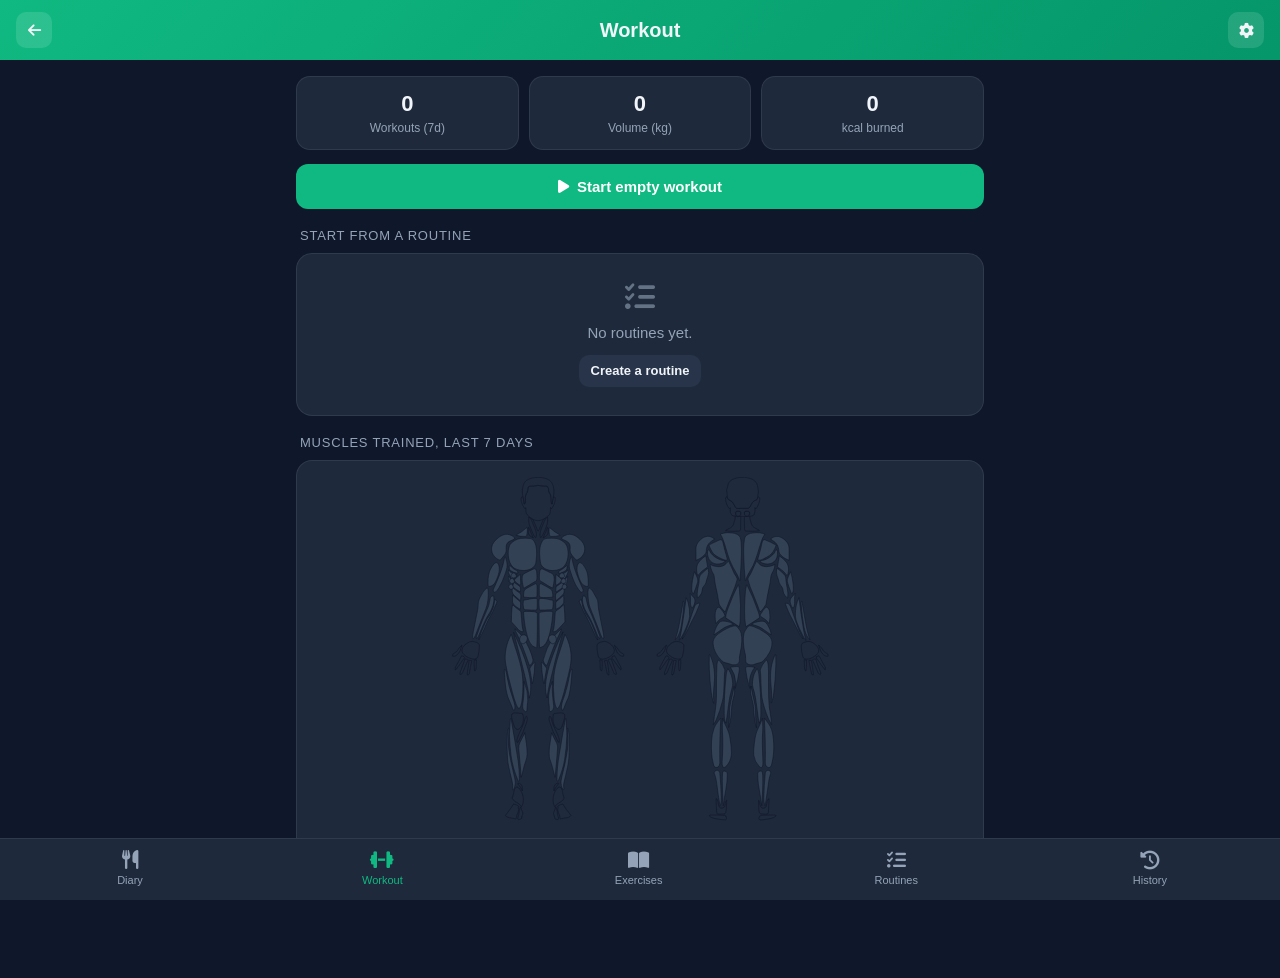
==== gym/index.html @ 23ebd64b "Add FitTrack Gym: workout tracker built on openGym's exercise library New app in gym/ with a 1,323-e" ====
<!DOCTYPE html>
<html lang="en">
<head>
    <meta charset="UTF-8">
    <meta name="viewport" content="width=device-width, initial-scale=1.0, viewport-fit=cover">
    <meta name="theme-color" content="#0f172a">
    <meta name="apple-mobile-web-app-capable" content="yes">
    <meta name="apple-mobile-web-app-status-bar-style" content="black-translucent">
    <title>FitTrack Gym</title>
    <link rel="stylesheet" href="https://cdnjs.cloudflare.com/ajax/libs/font-awesome/6.4.0/css/all.min.css">
    <link rel="stylesheet" href="styles.css">
</head>
<body>
    <header class="header">
        <a class="header-btn" href="../index.html" title="Back to FitTrack Pro"><i class="fas fa-arrow-left"></i></a>
        <h1 id="title">Workout</h1>
        <button class="header-btn" data-action="settings" title="Settings" aria-label="Settings"><i class="fas fa-gear"></i></button>
    </header>

    <main id="view" class="view"></main>

    <div id="restBar" class="rest-bar" hidden>
        <div class="rest-label">Rest</div>
        <div class="rest-time" id="restTime">1:30</div>
        <button data-action="rest-adjust" data-delta="-15">−15</button>
        <button data-action="rest-adjust" data-delta="15">+15</button>
        <button data-action="rest-skip" class="ghost">Skip</button>
    </div>

    <nav class="bottom-nav">
        <a href="../index.html" class="nav-item"><i class="fas fa-utensils"></i><span>Diary</span></a>
        <button class="nav-item" data-tab="workout"><i class="fas fa-dumbbell"></i><span>Workout</span></button>
        <button class="nav-item" data-tab="library"><i class="fas fa-book-open"></i><span>Exercises</span></button>
        <button class="nav-item" data-tab="routines"><i class="fas fa-list-check"></i><span>Routines</span></button>
        <button class="nav-item" data-tab="history"><i class="fas fa-clock-rotate-left"></i><span>History</span></button>
    </nav>

    <div id="sheet" class="sheet" hidden>
        <div class="sheet-panel" role="dialog" aria-modal="true">
            <div class="sheet-head">
                <h2 id="sheetTitle"></h2>
                <button class="header-btn" data-action="close-sheet" aria-label="Close"><i class="fas fa-xmark"></i></button>
            </div>
            <div id="sheetBody" class="sheet-body"></div>
        </div>
    </div>

    <div id="toast" class="toast" hidden></div>

    <script src="data/exercises.js"></script>
    <script src="data/body-paths.js"></script>
    <script src="app.js"></script>
</body>
</html>
---- gym/styles.css ----
* { margin: 0; padding: 0; box-sizing: border-box; -webkit-tap-highlight-color: transparent; }

:root {
    --primary: #10b981;
    --primary-dark: #059669;
    --secondary: #3b82f6;
    --accent: #f59e0b;
    --danger: #ef4444;
    --bg: #0f172a;
    --card: #1e293b;
    --card-2: #273449;
    --text: #f1f5f9;
    --text-muted: #94a3b8;
    --border: rgba(148, 163, 184, 0.14);
    --body-base: #334155;
    --body-inert: #1f2a3c;
}

html { background: var(--bg); }
body {
    font-family: -apple-system, BlinkMacSystemFont, 'Segoe UI', Roboto, sans-serif;
    background: var(--bg);
    color: var(--text);
    min-height: 100vh;
    padding-bottom: calc(76px + env(safe-area-inset-bottom));
    font-size: 15px;
    line-height: 1.4;
}
button, input, select { font: inherit; color: inherit; }
button { cursor: pointer; border: none; background: none; }

/* Header */
.header {
    position: sticky; top: 0; z-index: 20;
    display: flex; align-items: center; justify-content: space-between; gap: 12px;
    padding: calc(12px + env(safe-area-inset-top)) 16px 12px;
    background: linear-gradient(135deg, var(--primary) 0%, var(--primary-dark) 100%);
}
.header h1 { font-size: 20px; font-weight: 700; flex: 1; text-align: center; }
.header-btn {
    width: 36px; height: 36px; border-radius: 10px;
    display: inline-flex; align-items: center; justify-content: center;
    color: inherit; text-decoration: none; background: rgba(255,255,255,0.12);
}
.sheet .header-btn { background: var(--card-2); }

.view { max-width: 720px; margin: 0 auto; padding: 16px; }

/* Cards & common */
.card { background: var(--card); border: 1px solid var(--border); border-radius: 16px; padding: 16px; margin-bottom: 14px; }
.card h3 { font-size: 16px; margin-bottom: 10px; }
.section-title { font-size: 13px; text-transform: uppercase; letter-spacing: .06em; color: var(--text-muted); margin: 18px 4px 8px; }
.muted { color: var(--text-muted); }
.small { font-size: 13px; }
.row { display: flex; align-items: center; gap: 10px; }
.row.between { justify-content: space-between; }
.grow { flex: 1; min-width: 0; }
.empty { text-align: center; color: var(--text-muted); padding: 28px 12px; }
.empty i { font-size: 30px; margin-bottom: 10px; display: block; opacity: .6; }

.btn {
    display: inline-flex; align-items: center; justify-content: center; gap: 8px;
    padding: 12px 16px; border-radius: 12px; font-weight: 600;
    background: var(--card-2); color: var(--text);
}
.btn.primary { background: var(--primary); color: #fff; }
.btn.danger { background: transparent; color: var(--danger); border: 1px solid rgba(239,68,68,.4); }
.btn.block { width: 100%; }
.btn.sm { padding: 7px 12px; font-size: 13px; border-radius: 10px; }
.btn:disabled { opacity: .5; cursor: default; }
.btn-row { display: flex; gap: 10px; margin-top: 12px; }
.btn-row .btn { flex: 1; }

.stats { display: grid; grid-template-columns: repeat(3, 1fr); gap: 10px; margin-bottom: 14px; }
.stat { background: var(--card); border: 1px solid var(--border); border-radius: 14px; padding: 12px; text-align: center; }
.stat .v { font-size: 22px; font-weight: 700; }
.stat .l { font-size: 12px; color: var(--text-muted); }

.chip {
    display: inline-flex; align-items: center; gap: 6px;
    padding: 6px 12px; border-radius: 999px; font-size: 13px; white-space: nowrap;
    background: var(--card); border: 1px solid var(--border); color: var(--text-muted);
}
.chip.on { background: var(--primary); border-color: var(--primary); color: #fff; }
.chips { display: flex; gap: 8px; overflow-x: auto; padding-bottom: 4px; scrollbar-width: none; }
.chips::-webkit-scrollbar { display: none; }
.tag { display: inline-block; padding: 2px 8px; border-radius: 6px; font-size: 12px; background: var(--card-2); color: var(--text-muted); margin: 2px 4px 2px 0; text-transform: capitalize; }
.tag.target { background: rgba(16,185,129,.18); color: #6ee7b7; }

input[type=text], input[type=number], input[type=search], select {
    width: 100%; padding: 11px 12px; border-radius: 12px;
    background: var(--bg); border: 1px solid var(--border); outline: none;
}
input:focus, select:focus { border-color: var(--primary); }
.field { margin-bottom: 14px; }
.field label { display: block; font-size: 13px; color: var(--text-muted); margin-bottom: 6px; }

/* Body map */
.body-map { display: flex; justify-content: center; gap: 4px; }
.body-map svg { width: 50%; max-width: 200px; height: auto; }
.body-map.compact svg { max-width: 130px; }
.body-map path { fill: var(--body-base); stroke: var(--bg); stroke-width: 2; transition: fill .15s; }
.body-map path.inert { fill: var(--body-inert); }
.body-map.clickable path:not(.inert) { cursor: pointer; }
.body-map.clickable path:not(.inert):hover { fill: #475569; }
.body-map path.sel { fill: var(--secondary) !important; }
.legend { display: flex; flex-wrap: wrap; justify-content: center; gap: 6px 14px; font-size: 12px; color: var(--text-muted); margin-top: 8px; }
.legend span { white-space: nowrap; }
.legend span::before { content: ''; display: inline-block; width: 10px; height: 10px; border-radius: 3px; margin-right: 5px; vertical-align: -1px; background: var(--c); }

/* Exercise list */
.ex-list { list-style: none; }
.ex-item {
    display: flex; align-items: center; gap: 12px; padding: 12px;
    background: var(--card); border: 1px solid var(--border); border-radius: 14px; margin-bottom: 8px; cursor: pointer;
}
.ex-item:hover { border-color: rgba(16,185,129,.4); }
.ex-icon { width: 40px; height: 40px; border-radius: 12px; flex: none; display: flex; align-items: center; justify-content: center; background: var(--card-2); color: var(--primary); }
.ex-name { font-weight: 600; text-transform: capitalize; white-space: nowrap; overflow: hidden; text-overflow: ellipsis; }
.ex-meta { font-size: 13px; color: var(--text-muted); text-transform: capitalize; white-space: nowrap; overflow: hidden; text-overflow: ellipsis; }
.ex-add { width: 34px; height: 34px; border-radius: 10px; background: var(--primary); color: #fff; flex: none; }
.cap { text-transform: capitalize; }

.search-bar { position: relative; margin-bottom: 10px; }
.search-bar i { position: absolute; left: 13px; top: 50%; transform: translateY(-50%); color: var(--text-muted); }
.search-bar input { padding-left: 38px; }
.filters { display: grid; grid-template-columns: 1fr 1fr; gap: 8px; margin-bottom: 10px; }

/* Active workout */
.wk-head { display: flex; align-items: center; justify-content: space-between; margin-bottom: 14px; gap: 10px; }
.wk-head input { font-size: 18px; font-weight: 700; background: transparent; border-color: transparent; padding: 6px 0; }
.wk-head input:focus { border-color: transparent; border-bottom: 1px solid var(--primary); border-radius: 0; }
.timer { font-variant-numeric: tabular-nums; color: var(--primary); font-weight: 700; }
.wk-ex { padding: 14px 12px; }
.wk-ex-title { display: flex; align-items: center; gap: 8px; margin-bottom: 8px; }
.wk-ex-title .ex-name { color: var(--primary); cursor: pointer; flex: 1; }
.icon-btn { width: 32px; height: 32px; border-radius: 9px; color: var(--text-muted); display: inline-flex; align-items: center; justify-content: center; }
.icon-btn:hover { background: var(--card-2); color: var(--text); }
.sets { width: 100%; border-collapse: collapse; font-size: 14px; }
.sets th { font-size: 11px; text-transform: uppercase; color: var(--text-muted); font-weight: 600; padding: 4px 2px; text-align: center; }
.sets td { padding: 3px 2px; text-align: center; }
.sets td.prev { color: var(--text-muted); font-size: 13px; white-space: nowrap; }
.sets input { text-align: center; padding: 8px 4px; border-radius: 9px; }
.sets tr.done td { background: rgba(16,185,129,.12); }
.sets tr.done td:first-child { border-radius: 9px 0 0 9px; }
.sets tr.done td:last-child { border-radius: 0 9px 9px 0; }
.check { width: 34px; height: 34px; border-radius: 9px; background: var(--card-2); color: var(--text-muted); }
.sets tr.done .check { background: var(--primary); color: #fff; }
.set-no { color: var(--text-muted); font-weight: 600; width: 28px; }

/* Routines / history */
.list-card { cursor: pointer; }
.list-card:hover { border-color: rgba(16,185,129,.4); }
.list-card .title { font-weight: 700; }
.routine-ex { display: grid; grid-template-columns: 1fr 64px 64px 32px; gap: 8px; align-items: center; padding: 8px 0; border-bottom: 1px solid var(--border); }
.routine-ex:last-child { border-bottom: none; }
.routine-ex input { padding: 8px; text-align: center; }

.instructions { padding-left: 20px; }
.instructions li { margin-bottom: 8px; }

/* Rest bar */
.rest-bar {
    position: fixed; left: 50%; transform: translateX(-50%);
    bottom: calc(72px + env(safe-area-inset-bottom)); z-index: 25;
    display: flex; align-items: center; gap: 8px;
    width: min(688px, calc(100% - 32px)); padding: 10px 12px; border-radius: 14px;
    background: var(--secondary); color: #fff; box-shadow: 0 8px 24px rgba(0,0,0,.35);
}
.rest-bar[hidden] { display: none; }
body.resting .view { padding-bottom: 84px; }
.rest-label { font-size: 13px; opacity: .85; }
.rest-time { font-size: 20px; font-weight: 700; font-variant-numeric: tabular-nums; flex: 1; }
.rest-bar button { padding: 6px 10px; border-radius: 9px; background: rgba(255,255,255,.18); font-weight: 600; }

/* Bottom nav */
.bottom-nav {
    position: fixed; bottom: 0; left: 0; right: 0; z-index: 20;
    display: flex; justify-content: space-around;
    padding: 8px 4px calc(8px + env(safe-area-inset-bottom));
    background: var(--card); border-top: 1px solid var(--border);
}
.nav-item { display: flex; flex-direction: column; align-items: center; gap: 3px; color: var(--text-muted); text-decoration: none; font-size: 11px; padding: 4px 8px; min-width: 56px; }
.nav-item i { font-size: 19px; }
.nav-item.active { color: var(--primary); }

/* Sheet */
.sheet { position: fixed; inset: 0; z-index: 40; background: rgba(2,6,23,.7); display: flex; align-items: flex-end; justify-content: center; }
.sheet[hidden] { display: none; }
.sheet-panel {
    width: 100%; max-width: 720px; max-height: 92vh; display: flex; flex-direction: column;
    background: var(--bg); border-radius: 20px 20px 0 0; border: 1px solid var(--border);
}
.sheet-head { display: flex; align-items: center; justify-content: space-between; gap: 12px; padding: 16px; border-bottom: 1px solid var(--border); }
.sheet-head h2 { font-size: 18px; text-transform: capitalize; }
.sheet-body { overflow-y: auto; padding: 16px; padding-bottom: calc(24px + env(safe-area-inset-bottom)); }
@media (min-width: 760px) {
    .sheet { align-items: center; }
    .sheet-panel { border-radius: 20px; }
}

.toast {
    position: fixed; left: 50%; top: calc(70px + env(safe-area-inset-top)); transform: translateX(-50%); z-index: 60;
    background: var(--card-2); border: 1px solid var(--border); padding: 10px 16px; border-radius: 12px;
    box-shadow: 0 8px 24px rgba(0,0,0,.35); font-size: 14px; max-width: calc(100% - 32px);
}
.toast[hidden] { display: none; }

.seg { display: flex; background: var(--card); border-radius: 12px; padding: 4px; border: 1px solid var(--border); }
.seg button { flex: 1; padding: 8px; border-radius: 9px; color: var(--text-muted); font-weight: 600; }
.seg button.on { background: var(--primary); color: #fff; }

.hist-ex { padding: 8px 0; border-bottom: 1px solid var(--border); }
.hist-ex:last-child { border-bottom: none; }
.pick-banner { position: sticky; top: 64px; z-index: 5; display: flex; align-items: center; justify-content: space-between; gap: 10px; background: var(--secondary); color: #fff; padding: 10px 14px; border-radius: 12px; margin-bottom: 10px; }
.pick-banner .btn { background: rgba(255,255,255,.2); color: #fff; }
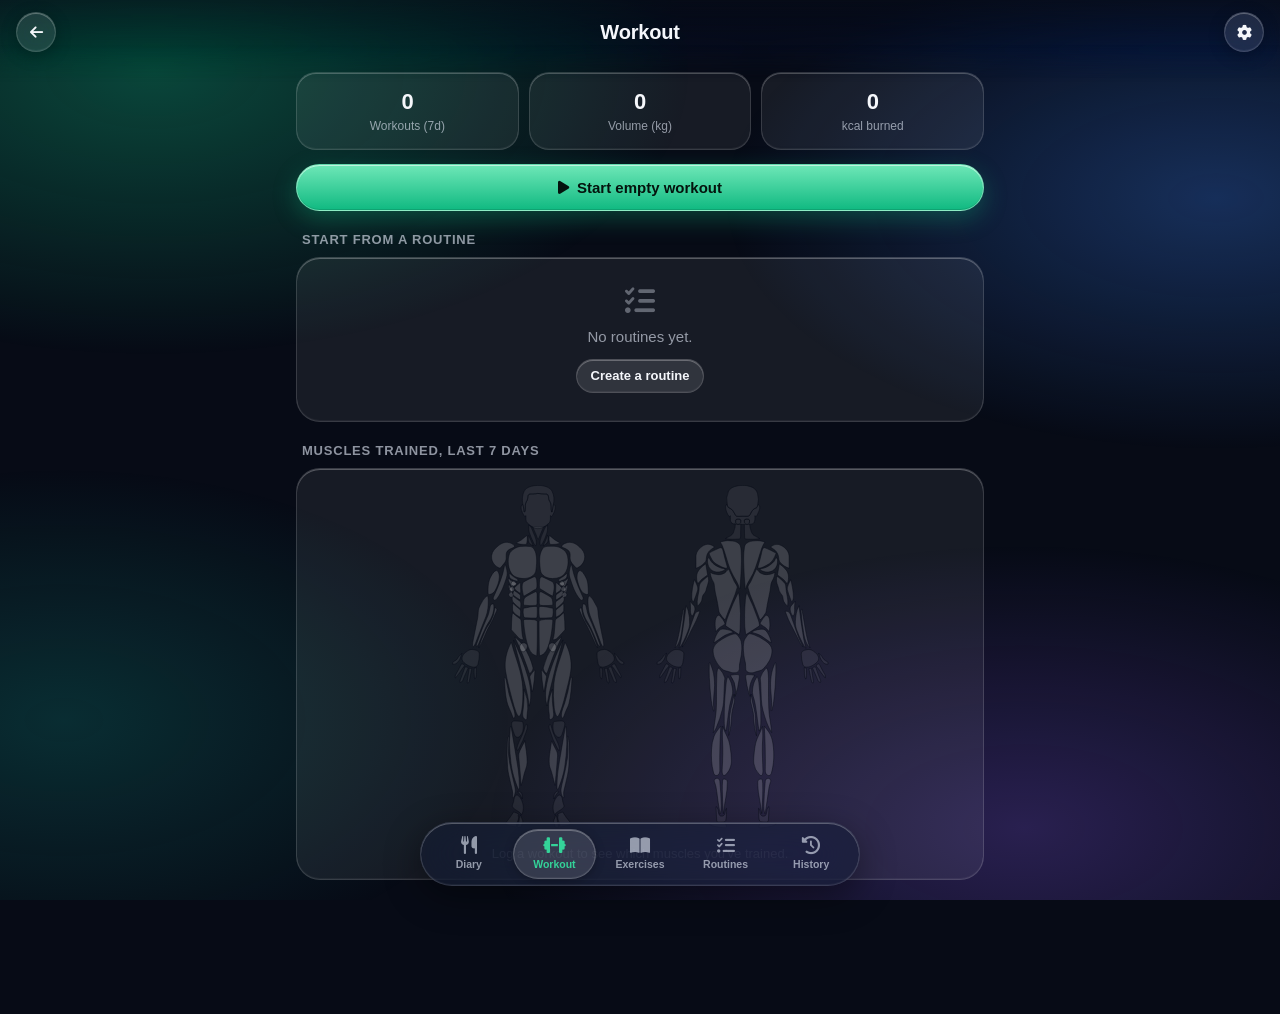
==== commit 3f3aa8fa: "FitTrack Gym: liquid glass restyle Translucent glass cards and controls over a coloured ambient back" ====
--- a/gym/index.html
+++ b/gym/index.html
@@ -3,7 +3,7 @@
 <head>
     <meta charset="UTF-8">
     <meta name="viewport" content="width=device-width, initial-scale=1.0, viewport-fit=cover">
-    <meta name="theme-color" content="#0f172a">
+    <meta name="theme-color" content="#070b16">
     <meta name="apple-mobile-web-app-capable" content="yes">
     <meta name="apple-mobile-web-app-status-bar-style" content="black-translucent">
     <title>FitTrack Gym</title>
@@ -45,6 +45,13 @@
         </div>
     </div>
 
+    <div id="dialog" class="sheet dialog" hidden>
+        <div class="dialog-panel" role="alertdialog" aria-modal="true" aria-labelledby="dialogMsg">
+            <p id="dialogMsg"></p>
+            <div class="btn-row"><button class="btn" id="dialogNo">Cancel</button><button class="btn primary" id="dialogYes">OK</button></div>
+        </div>
+    </div>
+
     <div id="toast" class="toast" hidden></div>
 
     <script src="data/exercises.js"></script>
--- a/gym/styles.css
+++ b/gym/styles.css
@@ -1,55 +1,91 @@
+/* FitTrack Gym — "liquid glass" look: translucent layers with blurred, saturated
+   backdrops and bright edge highlights, floating over a soft coloured ambient field. */
 * { margin: 0; padding: 0; box-sizing: border-box; -webkit-tap-highlight-color: transparent; }
 
 :root {
-    --primary: #10b981;
+    color-scheme: dark;
+    --primary: #34d399;
     --primary-dark: #059669;
-    --secondary: #3b82f6;
-    --accent: #f59e0b;
-    --danger: #ef4444;
-    --bg: #0f172a;
-    --card: #1e293b;
-    --card-2: #273449;
-    --text: #f1f5f9;
-    --text-muted: #94a3b8;
-    --border: rgba(148, 163, 184, 0.14);
-    --body-base: #334155;
-    --body-inert: #1f2a3c;
+    --secondary: #60a5fa;
+    --accent: #fbbf24;
+    --danger: #f87171;
+    --bg: #070b16;
+    --text: #f5f7fb;
+    --text-muted: rgba(226, 232, 245, 0.62);
+
+    /* Glass materials */
+    --card: rgba(255, 255, 255, 0.065);          /* thin glass: cards, tiles */
+    --card-2: rgba(255, 255, 255, 0.11);         /* raised glass: controls on cards */
+    --border: rgba(255, 255, 255, 0.14);
+    --glass-thick: rgba(22, 30, 50, 0.62);       /* bars, sheets: blurred */
+    --glass-blur: blur(28px) saturate(180%);
+    --edge: inset 0 1px 0 rgba(255, 255, 255, 0.28), inset 0 -1px 0 rgba(255, 255, 255, 0.05);
+    --float: 0 10px 36px rgba(0, 0, 0, 0.42);
+    --field: rgba(0, 0, 0, 0.28);
+
+    --body-base: rgba(255, 255, 255, 0.16);
+    --body-inert: rgba(255, 255, 255, 0.07);
+    --body-stroke: rgba(7, 11, 22, 0.85);
+    --r-card: 24px;
+    --ease: cubic-bezier(.2, .8, .2, 1);
 }
 
 html { background: var(--bg); }
 body {
-    font-family: -apple-system, BlinkMacSystemFont, 'Segoe UI', Roboto, sans-serif;
+    font-family: -apple-system, BlinkMacSystemFont, 'SF Pro Text', 'Segoe UI', Roboto, sans-serif;
     background: var(--bg);
     color: var(--text);
     min-height: 100vh;
-    padding-bottom: calc(76px + env(safe-area-inset-bottom));
+    padding-bottom: calc(104px + env(safe-area-inset-bottom));
     font-size: 15px;
     line-height: 1.4;
+    -webkit-font-smoothing: antialiased;
+    isolation: isolate; /* keeps the ambient layer above the page background */
+}
+/* Ambient colour field: gives the glass something to tint and blur. */
+body::after {
+    content: ''; position: fixed; inset: 0; z-index: -1; pointer-events: none;
+    background:
+        radial-gradient(60% 45% at 12% 8%, rgba(16, 185, 129, 0.34), transparent 70%),
+        radial-gradient(55% 40% at 95% 22%, rgba(59, 130, 246, 0.30), transparent 70%),
+        radial-gradient(60% 45% at 80% 92%, rgba(139, 92, 246, 0.26), transparent 70%),
+        radial-gradient(50% 40% at 5% 80%, rgba(20, 184, 166, 0.20), transparent 70%);
 }
 button, input, select { font: inherit; color: inherit; }
 button { cursor: pointer; border: none; background: none; }
-
-/* Header */
+button, .btn, .nav-item, .ex-item, .list-card { transition: transform .25s var(--ease), background-color .2s, border-color .2s, color .2s; }
+button:active, .btn:active, .ex-item:active, .list-card:active { transform: scale(.97); }
+
+/* Header: no bar, just floating glass buttons over a soft blur that fades out. */
 .header {
     position: sticky; top: 0; z-index: 20;
     display: flex; align-items: center; justify-content: space-between; gap: 12px;
     padding: calc(12px + env(safe-area-inset-top)) 16px 12px;
-    background: linear-gradient(135deg, var(--primary) 0%, var(--primary-dark) 100%);
-}
-.header h1 { font-size: 20px; font-weight: 700; flex: 1; text-align: center; }
+}
+.header::before {
+    content: ''; position: absolute; inset: 0 0 -18px; z-index: -1; pointer-events: none;
+    -webkit-backdrop-filter: blur(18px) saturate(160%); backdrop-filter: blur(18px) saturate(160%);
+    background: linear-gradient(rgba(7, 11, 22, 0.55), rgba(7, 11, 22, 0));
+    -webkit-mask-image: linear-gradient(#000 55%, transparent); mask-image: linear-gradient(#000 55%, transparent);
+}
+.header h1 { font-size: 20px; font-weight: 700; letter-spacing: -.01em; flex: 1; text-align: center; }
 .header-btn {
-    width: 36px; height: 36px; border-radius: 10px;
+    width: 40px; height: 40px; border-radius: 50%; flex: none;
     display: inline-flex; align-items: center; justify-content: center;
-    color: inherit; text-decoration: none; background: rgba(255,255,255,0.12);
-}
-.sheet .header-btn { background: var(--card-2); }
-
-.view { max-width: 720px; margin: 0 auto; padding: 16px; }
+    color: inherit; text-decoration: none;
+    background: var(--card-2); border: 1px solid var(--border); box-shadow: var(--edge), 0 4px 16px rgba(0, 0, 0, .25);
+    -webkit-backdrop-filter: var(--glass-blur); backdrop-filter: var(--glass-blur);
+}
+
+.view { max-width: 720px; margin: 0 auto; padding: 8px 16px 16px; }
 
 /* Cards & common */
-.card { background: var(--card); border: 1px solid var(--border); border-radius: 16px; padding: 16px; margin-bottom: 14px; }
+.card {
+    background: var(--card); border: 1px solid var(--border); border-radius: var(--r-card);
+    padding: 16px; margin-bottom: 14px; box-shadow: var(--edge);
+}
 .card h3 { font-size: 16px; margin-bottom: 10px; }
-.section-title { font-size: 13px; text-transform: uppercase; letter-spacing: .06em; color: var(--text-muted); margin: 18px 4px 8px; }
+.section-title { font-size: 13px; text-transform: uppercase; letter-spacing: .06em; color: var(--text-muted); margin: 20px 6px 8px; font-weight: 600; }
 .muted { color: var(--text-muted); }
 .small { font-size: 13px; }
 .row { display: flex; align-items: center; gap: 10px; }
@@ -60,20 +96,26 @@
 
 .btn {
     display: inline-flex; align-items: center; justify-content: center; gap: 8px;
-    padding: 12px 16px; border-radius: 12px; font-weight: 600;
+    padding: 12px 18px; border-radius: 999px; font-weight: 600;
     background: var(--card-2); color: var(--text);
-}
-.btn.primary { background: var(--primary); color: #fff; }
-.btn.danger { background: transparent; color: var(--danger); border: 1px solid rgba(239,68,68,.4); }
+    border: 1px solid var(--border); box-shadow: var(--edge);
+}
+.btn.primary {
+    color: #04130d; border-color: rgba(167, 243, 208, 0.55);
+    background: linear-gradient(180deg, #6ee7b7, #10b981);
+    box-shadow: inset 0 1px 0 rgba(255, 255, 255, .55), inset 0 -1px 0 rgba(0, 0, 0, .12), 0 8px 24px rgba(16, 185, 129, .32);
+}
+.btn.danger { background: rgba(248, 113, 113, .10); color: var(--danger); border-color: rgba(248, 113, 113, .38); }
+.btn.danger-solid { color: #fff; border-color: rgba(254, 202, 202, .5); background: linear-gradient(180deg, #f87171, #dc2626); box-shadow: inset 0 1px 0 rgba(255, 255, 255, .4), 0 8px 24px rgba(220, 38, 38, .3); }
 .btn.block { width: 100%; }
-.btn.sm { padding: 7px 12px; font-size: 13px; border-radius: 10px; }
+.btn.sm { padding: 7px 14px; font-size: 13px; }
 .btn:disabled { opacity: .5; cursor: default; }
 .btn-row { display: flex; gap: 10px; margin-top: 12px; }
 .btn-row .btn { flex: 1; }
 
 .stats { display: grid; grid-template-columns: repeat(3, 1fr); gap: 10px; margin-bottom: 14px; }
-.stat { background: var(--card); border: 1px solid var(--border); border-radius: 14px; padding: 12px; text-align: center; }
-.stat .v { font-size: 22px; font-weight: 700; }
+.stat { background: var(--card); border: 1px solid var(--border); border-radius: 20px; padding: 14px 8px; text-align: center; box-shadow: var(--edge); }
+.stat .v { font-size: 22px; font-weight: 700; letter-spacing: -.02em; font-variant-numeric: tabular-nums; }
 .stat .l { font-size: 12px; color: var(--text-muted); }
 
 .chip {
@@ -81,17 +123,18 @@
     padding: 6px 12px; border-radius: 999px; font-size: 13px; white-space: nowrap;
     background: var(--card); border: 1px solid var(--border); color: var(--text-muted);
 }
-.chip.on { background: var(--primary); border-color: var(--primary); color: #fff; }
+.chip.on { background: rgba(52, 211, 153, .22); border-color: rgba(52, 211, 153, .5); color: #fff; }
 .chips { display: flex; gap: 8px; overflow-x: auto; padding-bottom: 4px; scrollbar-width: none; }
 .chips::-webkit-scrollbar { display: none; }
-.tag { display: inline-block; padding: 2px 8px; border-radius: 6px; font-size: 12px; background: var(--card-2); color: var(--text-muted); margin: 2px 4px 2px 0; text-transform: capitalize; }
-.tag.target { background: rgba(16,185,129,.18); color: #6ee7b7; }
+.tag { display: inline-block; padding: 3px 10px; border-radius: 999px; font-size: 12px; background: var(--card-2); border: 1px solid var(--border); color: var(--text-muted); margin: 2px 4px 2px 0; text-transform: capitalize; }
+.tag.target { background: rgba(52, 211, 153, .18); border-color: rgba(52, 211, 153, .4); color: #a7f3d0; }
 
 input[type=text], input[type=number], input[type=search], select {
-    width: 100%; padding: 11px 12px; border-radius: 12px;
-    background: var(--bg); border: 1px solid var(--border); outline: none;
-}
-input:focus, select:focus { border-color: var(--primary); }
+    width: 100%; padding: 11px 14px; border-radius: 16px;
+    background: var(--field); border: 1px solid var(--border); outline: none;
+    box-shadow: inset 0 1px 2px rgba(0, 0, 0, .35);
+}
+input:focus, select:focus { border-color: rgba(52, 211, 153, .7); box-shadow: inset 0 1px 2px rgba(0, 0, 0, .35), 0 0 0 3px rgba(52, 211, 153, .18); }
 .field { margin-bottom: 14px; }
 .field label { display: block; font-size: 13px; color: var(--text-muted); margin-bottom: 6px; }
 
@@ -99,118 +142,165 @@
 .body-map { display: flex; justify-content: center; gap: 4px; }
 .body-map svg { width: 50%; max-width: 200px; height: auto; }
 .body-map.compact svg { max-width: 130px; }
-.body-map path { fill: var(--body-base); stroke: var(--bg); stroke-width: 2; transition: fill .15s; }
+.body-map path { fill: var(--body-base); stroke: var(--body-stroke); stroke-width: 2; transition: fill .15s; }
 .body-map path.inert { fill: var(--body-inert); }
 .body-map.clickable path:not(.inert) { cursor: pointer; }
-.body-map.clickable path:not(.inert):hover { fill: #475569; }
+.body-map.clickable path:not(.inert):hover { fill: rgba(255, 255, 255, .3); }
 .body-map path.sel { fill: var(--secondary) !important; }
 .legend { display: flex; flex-wrap: wrap; justify-content: center; gap: 6px 14px; font-size: 12px; color: var(--text-muted); margin-top: 8px; }
 .legend span { white-space: nowrap; }
-.legend span::before { content: ''; display: inline-block; width: 10px; height: 10px; border-radius: 3px; margin-right: 5px; vertical-align: -1px; background: var(--c); }
+.legend span::before { content: ''; display: inline-block; width: 10px; height: 10px; border-radius: 50%; margin-right: 5px; vertical-align: -1px; background: var(--c); }
 
 /* Exercise list */
 .ex-list { list-style: none; }
 .ex-item {
     display: flex; align-items: center; gap: 12px; padding: 12px;
-    background: var(--card); border: 1px solid var(--border); border-radius: 14px; margin-bottom: 8px; cursor: pointer;
-}
-.ex-item:hover { border-color: rgba(16,185,129,.4); }
-.ex-icon { width: 40px; height: 40px; border-radius: 12px; flex: none; display: flex; align-items: center; justify-content: center; background: var(--card-2); color: var(--primary); }
+    background: var(--card); border: 1px solid var(--border); border-radius: 20px; margin-bottom: 8px; cursor: pointer;
+    box-shadow: var(--edge);
+}
+.ex-item:hover, .list-card:hover { background: rgba(255, 255, 255, .09); border-color: rgba(255, 255, 255, .24); }
+.ex-icon { width: 42px; height: 42px; border-radius: 50%; flex: none; display: flex; align-items: center; justify-content: center; background: rgba(52, 211, 153, .14); border: 1px solid rgba(52, 211, 153, .28); color: var(--primary); }
 .ex-name { font-weight: 600; text-transform: capitalize; white-space: nowrap; overflow: hidden; text-overflow: ellipsis; }
 .ex-meta { font-size: 13px; color: var(--text-muted); text-transform: capitalize; white-space: nowrap; overflow: hidden; text-overflow: ellipsis; }
-.ex-add { width: 34px; height: 34px; border-radius: 10px; background: var(--primary); color: #fff; flex: none; }
+.ex-add { width: 36px; height: 36px; border-radius: 50%; flex: none; color: #04130d; background: linear-gradient(180deg, #6ee7b7, #10b981); box-shadow: inset 0 1px 0 rgba(255, 255, 255, .55), 0 4px 14px rgba(16, 185, 129, .3); }
 .cap { text-transform: capitalize; }
 
 .search-bar { position: relative; margin-bottom: 10px; }
-.search-bar i { position: absolute; left: 13px; top: 50%; transform: translateY(-50%); color: var(--text-muted); }
-.search-bar input { padding-left: 38px; }
+.search-bar i { position: absolute; left: 14px; top: 50%; transform: translateY(-50%); color: var(--text-muted); }
+.search-bar input { padding-left: 40px; border-radius: 999px; }
 .filters { display: grid; grid-template-columns: 1fr 1fr; gap: 8px; margin-bottom: 10px; }
+.filters select { border-radius: 999px; }
 
 /* Active workout */
 .wk-head { display: flex; align-items: center; justify-content: space-between; margin-bottom: 14px; gap: 10px; }
-.wk-head input { font-size: 18px; font-weight: 700; background: transparent; border-color: transparent; padding: 6px 0; }
-.wk-head input:focus { border-color: transparent; border-bottom: 1px solid var(--primary); border-radius: 0; }
-.timer { font-variant-numeric: tabular-nums; color: var(--primary); font-weight: 700; }
+.wk-head input { font-size: 20px; font-weight: 700; letter-spacing: -.01em; background: transparent; border-color: transparent; box-shadow: none; padding: 6px 0; border-radius: 0; }
+.wk-head input:focus { border-color: transparent; border-bottom: 1px solid var(--primary); box-shadow: none; }
+.timer { font-variant-numeric: tabular-nums; color: var(--primary); font-weight: 700; padding: 6px 14px; border-radius: 999px; background: rgba(52, 211, 153, .12); border: 1px solid rgba(52, 211, 153, .3); box-shadow: var(--edge); }
 .wk-ex { padding: 14px 12px; }
 .wk-ex-title { display: flex; align-items: center; gap: 8px; margin-bottom: 8px; }
 .wk-ex-title .ex-name { color: var(--primary); cursor: pointer; flex: 1; }
-.icon-btn { width: 32px; height: 32px; border-radius: 9px; color: var(--text-muted); display: inline-flex; align-items: center; justify-content: center; }
+.icon-btn { width: 34px; height: 34px; border-radius: 50%; color: var(--text-muted); display: inline-flex; align-items: center; justify-content: center; }
 .icon-btn:hover { background: var(--card-2); color: var(--text); }
 .sets { width: 100%; border-collapse: collapse; font-size: 14px; }
 .sets th { font-size: 11px; text-transform: uppercase; color: var(--text-muted); font-weight: 600; padding: 4px 2px; text-align: center; }
 .sets td { padding: 3px 2px; text-align: center; }
 .sets td.prev { color: var(--text-muted); font-size: 13px; white-space: nowrap; }
-.sets input { text-align: center; padding: 8px 4px; border-radius: 9px; }
-.sets tr.done td { background: rgba(16,185,129,.12); }
-.sets tr.done td:first-child { border-radius: 9px 0 0 9px; }
-.sets tr.done td:last-child { border-radius: 0 9px 9px 0; }
-.check { width: 34px; height: 34px; border-radius: 9px; background: var(--card-2); color: var(--text-muted); }
-.sets tr.done .check { background: var(--primary); color: #fff; }
+.sets input { text-align: center; padding: 8px 4px; border-radius: 12px; }
+.sets tr.done td { background: rgba(52, 211, 153, .13); }
+.sets tr.done td:first-child { border-radius: 14px 0 0 14px; }
+.sets tr.done td:last-child { border-radius: 0 14px 14px 0; }
+.check { width: 36px; height: 36px; border-radius: 50%; background: var(--card-2); border: 1px solid var(--border); color: var(--text-muted); box-shadow: var(--edge); }
+.sets tr.done .check { color: #04130d; border-color: rgba(167, 243, 208, .55); background: linear-gradient(180deg, #6ee7b7, #10b981); box-shadow: inset 0 1px 0 rgba(255, 255, 255, .55), 0 4px 14px rgba(16, 185, 129, .3); }
 .set-no { color: var(--text-muted); font-weight: 600; width: 28px; }
 
 /* Routines / history */
 .list-card { cursor: pointer; }
-.list-card:hover { border-color: rgba(16,185,129,.4); }
 .list-card .title { font-weight: 700; }
-.routine-ex { display: grid; grid-template-columns: 1fr 64px 64px 32px; gap: 8px; align-items: center; padding: 8px 0; border-bottom: 1px solid var(--border); }
+.routine-ex { display: grid; grid-template-columns: 1fr 64px 64px 34px; gap: 8px; align-items: center; padding: 8px 0; border-bottom: 1px solid var(--border); }
 .routine-ex:last-child { border-bottom: none; }
-.routine-ex input { padding: 8px; text-align: center; }
+.routine-ex input { padding: 8px; text-align: center; border-radius: 12px; }
 
 .instructions { padding-left: 20px; }
 .instructions li { margin-bottom: 8px; }
 
-/* Rest bar */
+/* Floating glass bars */
+.bottom-nav, .rest-bar, .toast {
+    -webkit-backdrop-filter: var(--glass-blur); backdrop-filter: var(--glass-blur);
+    border: 1px solid var(--border); box-shadow: var(--edge), var(--float);
+}
+.bottom-nav {
+    position: fixed; z-index: 20; left: 50%; transform: translateX(-50%);
+    bottom: calc(14px + env(safe-area-inset-bottom));
+    width: min(440px, calc(100% - 28px));
+    display: flex; justify-content: space-between; gap: 2px;
+    padding: 6px; border-radius: 999px; background: var(--glass-thick);
+}
+.nav-item {
+    flex: 1; display: flex; flex-direction: column; align-items: center; gap: 2px;
+    color: var(--text-muted); text-decoration: none; font-size: 10.5px; font-weight: 600;
+    padding: 7px 4px 6px; border-radius: 999px; border: 1px solid transparent;
+}
+.nav-item i { font-size: 18px; }
+.nav-item.active {
+    color: var(--primary); background: rgba(255, 255, 255, .13); border-color: rgba(255, 255, 255, .18);
+    box-shadow: var(--edge), 0 2px 10px rgba(0, 0, 0, .25);
+}
+.nav-item:active { transform: scale(.94); }
+
 .rest-bar {
     position: fixed; left: 50%; transform: translateX(-50%);
-    bottom: calc(72px + env(safe-area-inset-bottom)); z-index: 25;
+    bottom: calc(88px + env(safe-area-inset-bottom)); z-index: 25;
     display: flex; align-items: center; gap: 8px;
-    width: min(688px, calc(100% - 32px)); padding: 10px 12px; border-radius: 14px;
-    background: var(--secondary); color: #fff; box-shadow: 0 8px 24px rgba(0,0,0,.35);
+    width: min(440px, calc(100% - 28px)); padding: 8px 8px 8px 18px; border-radius: 999px;
+    background: rgba(37, 99, 235, 0.55); color: #fff;
 }
 .rest-bar[hidden] { display: none; }
 body.resting .view { padding-bottom: 84px; }
 .rest-label { font-size: 13px; opacity: .85; }
 .rest-time { font-size: 20px; font-weight: 700; font-variant-numeric: tabular-nums; flex: 1; }
-.rest-bar button { padding: 6px 10px; border-radius: 9px; background: rgba(255,255,255,.18); font-weight: 600; }
-
-/* Bottom nav */
-.bottom-nav {
-    position: fixed; bottom: 0; left: 0; right: 0; z-index: 20;
-    display: flex; justify-content: space-around;
-    padding: 8px 4px calc(8px + env(safe-area-inset-bottom));
-    background: var(--card); border-top: 1px solid var(--border);
-}
-.nav-item { display: flex; flex-direction: column; align-items: center; gap: 3px; color: var(--text-muted); text-decoration: none; font-size: 11px; padding: 4px 8px; min-width: 56px; }
-.nav-item i { font-size: 19px; }
-.nav-item.active { color: var(--primary); }
+.rest-bar button { padding: 7px 12px; border-radius: 999px; background: rgba(255, 255, 255, .2); border: 1px solid rgba(255, 255, 255, .25); font-weight: 600; }
 
 /* Sheet */
-.sheet { position: fixed; inset: 0; z-index: 40; background: rgba(2,6,23,.7); display: flex; align-items: flex-end; justify-content: center; }
+.sheet { position: fixed; inset: 0; z-index: 40; background: rgba(3, 6, 14, .45); display: flex; align-items: flex-end; justify-content: center; -webkit-backdrop-filter: blur(6px); backdrop-filter: blur(6px); }
 .sheet[hidden] { display: none; }
 .sheet-panel {
     width: 100%; max-width: 720px; max-height: 92vh; display: flex; flex-direction: column;
-    background: var(--bg); border-radius: 20px 20px 0 0; border: 1px solid var(--border);
-}
-.sheet-head { display: flex; align-items: center; justify-content: space-between; gap: 12px; padding: 16px; border-bottom: 1px solid var(--border); }
-.sheet-head h2 { font-size: 18px; text-transform: capitalize; }
+    background: var(--glass-thick); border-radius: 34px 34px 0 0; border: 1px solid var(--border);
+    -webkit-backdrop-filter: blur(40px) saturate(180%); backdrop-filter: blur(40px) saturate(180%);
+    box-shadow: var(--edge), 0 -10px 50px rgba(0, 0, 0, .45);
+    animation: sheet-in .38s var(--ease);
+}
+.sheet-panel::before { content: ''; width: 38px; height: 5px; border-radius: 999px; background: rgba(255, 255, 255, .28); margin: 8px auto 0; flex: none; }
+@keyframes sheet-in { from { transform: translateY(40px); opacity: 0; } }
+.sheet-head { display: flex; align-items: center; justify-content: space-between; gap: 12px; padding: 10px 16px 14px; border-bottom: 1px solid var(--border); }
+.sheet-head h2 { font-size: 19px; letter-spacing: -.01em; text-transform: capitalize; }
 .sheet-body { overflow-y: auto; padding: 16px; padding-bottom: calc(24px + env(safe-area-inset-bottom)); }
 @media (min-width: 760px) {
     .sheet { align-items: center; }
-    .sheet-panel { border-radius: 20px; }
-}
+    .sheet-panel { border-radius: 34px; }
+}
+
+/* Confirmation dialog */
+.sheet.dialog { z-index: 70; align-items: center; padding: 16px; }
+.dialog-panel {
+    width: 100%; max-width: 340px; text-align: center;
+    background: var(--glass-thick); border: 1px solid var(--border); border-radius: 30px; padding: 22px 18px 18px;
+    -webkit-backdrop-filter: blur(40px) saturate(180%); backdrop-filter: blur(40px) saturate(180%);
+    box-shadow: var(--edge), var(--float); animation: pop-in .3s var(--ease);
+}
+@keyframes pop-in { from { transform: scale(.92); opacity: 0; } }
+.dialog-panel p { font-size: 15px; }
 
 .toast {
     position: fixed; left: 50%; top: calc(70px + env(safe-area-inset-top)); transform: translateX(-50%); z-index: 60;
-    background: var(--card-2); border: 1px solid var(--border); padding: 10px 16px; border-radius: 12px;
-    box-shadow: 0 8px 24px rgba(0,0,0,.35); font-size: 14px; max-width: calc(100% - 32px);
+    background: var(--glass-thick); padding: 10px 18px; border-radius: 999px;
+    font-size: 14px; max-width: calc(100% - 32px); text-align: center; animation: pop-in .3s var(--ease);
 }
 .toast[hidden] { display: none; }
 
-.seg { display: flex; background: var(--card); border-radius: 12px; padding: 4px; border: 1px solid var(--border); }
-.seg button { flex: 1; padding: 8px; border-radius: 9px; color: var(--text-muted); font-weight: 600; }
-.seg button.on { background: var(--primary); color: #fff; }
+.seg { display: flex; background: var(--field); border-radius: 999px; padding: 4px; border: 1px solid var(--border); box-shadow: inset 0 1px 2px rgba(0, 0, 0, .35); }
+.seg button { flex: 1; padding: 8px; border-radius: 999px; color: var(--text-muted); font-weight: 600; border: 1px solid transparent; }
+.seg button.on { background: rgba(255, 255, 255, .16); border-color: rgba(255, 255, 255, .2); color: #fff; box-shadow: var(--edge), 0 2px 8px rgba(0, 0, 0, .25); }
 
 .hist-ex { padding: 8px 0; border-bottom: 1px solid var(--border); }
 .hist-ex:last-child { border-bottom: none; }
-.pick-banner { position: sticky; top: 64px; z-index: 5; display: flex; align-items: center; justify-content: space-between; gap: 10px; background: var(--secondary); color: #fff; padding: 10px 14px; border-radius: 12px; margin-bottom: 10px; }
-.pick-banner .btn { background: rgba(255,255,255,.2); color: #fff; }
+.pick-banner {
+    position: sticky; top: calc(68px + env(safe-area-inset-top)); z-index: 5;
+    display: flex; align-items: center; justify-content: space-between; gap: 10px;
+    background: rgba(37, 99, 235, 0.55); color: #fff; padding: 8px 8px 8px 18px; border-radius: 999px; margin-bottom: 10px;
+    border: 1px solid rgba(255, 255, 255, .22); box-shadow: var(--edge), var(--float);
+    -webkit-backdrop-filter: var(--glass-blur); backdrop-filter: var(--glass-blur);
+}
+.pick-banner .btn { background: rgba(255, 255, 255, .22); color: #fff; }
+
+details.card summary::-webkit-details-marker { display: none; }
+.btn:focus-visible, .nav-item:focus-visible, .chip:focus-visible, .check:focus-visible, .header-btn:focus-visible { outline: 2px solid var(--secondary); outline-offset: 2px; }
+
+/* People who ask for less transparency or motion get solid surfaces and no animation. */
+@media (prefers-reduced-transparency: reduce) {
+    :root { --glass-thick: #151c2e; --card: #151c2e; --card-2: #1f2940; }
+    .header::before { background: var(--bg); -webkit-mask-image: none; mask-image: none; }
+}
+@media (prefers-reduced-motion: reduce) {
+    *, *::before, *::after { animation: none !important; transition: none !important; }
+}
